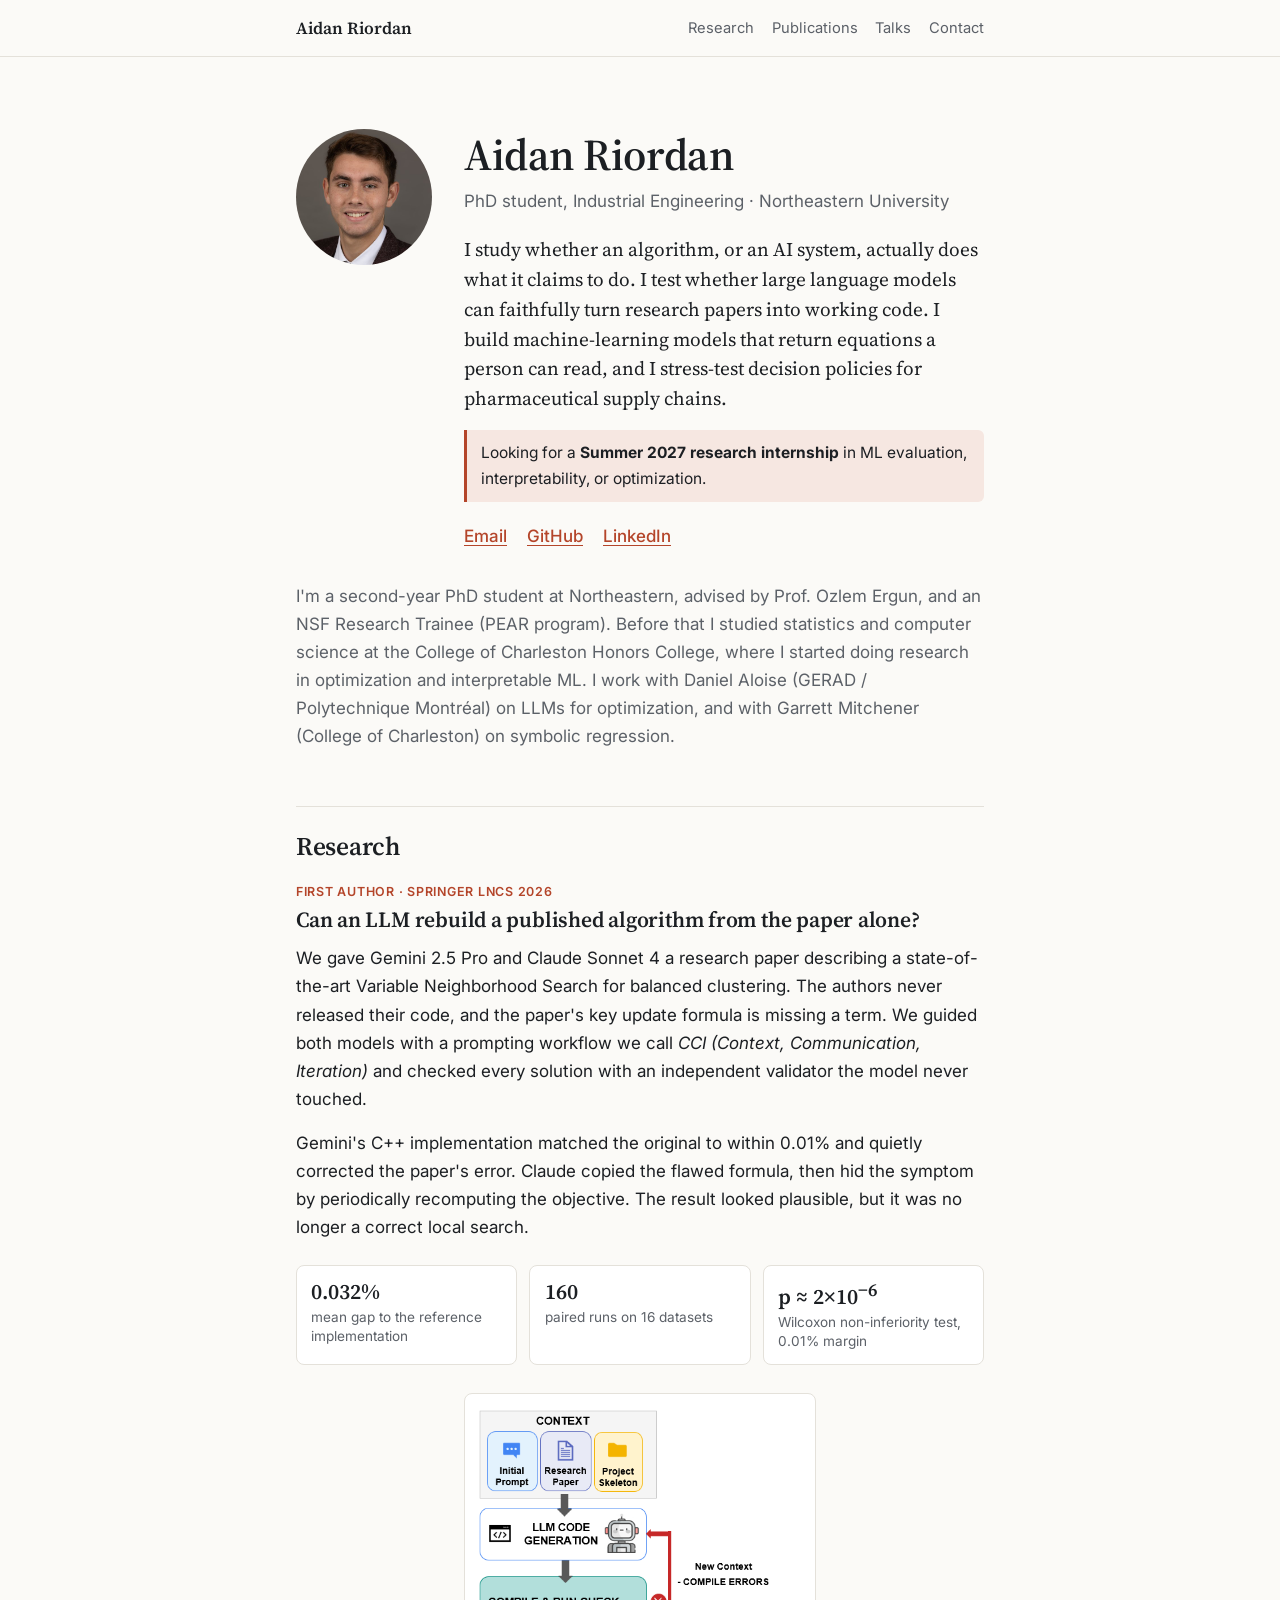
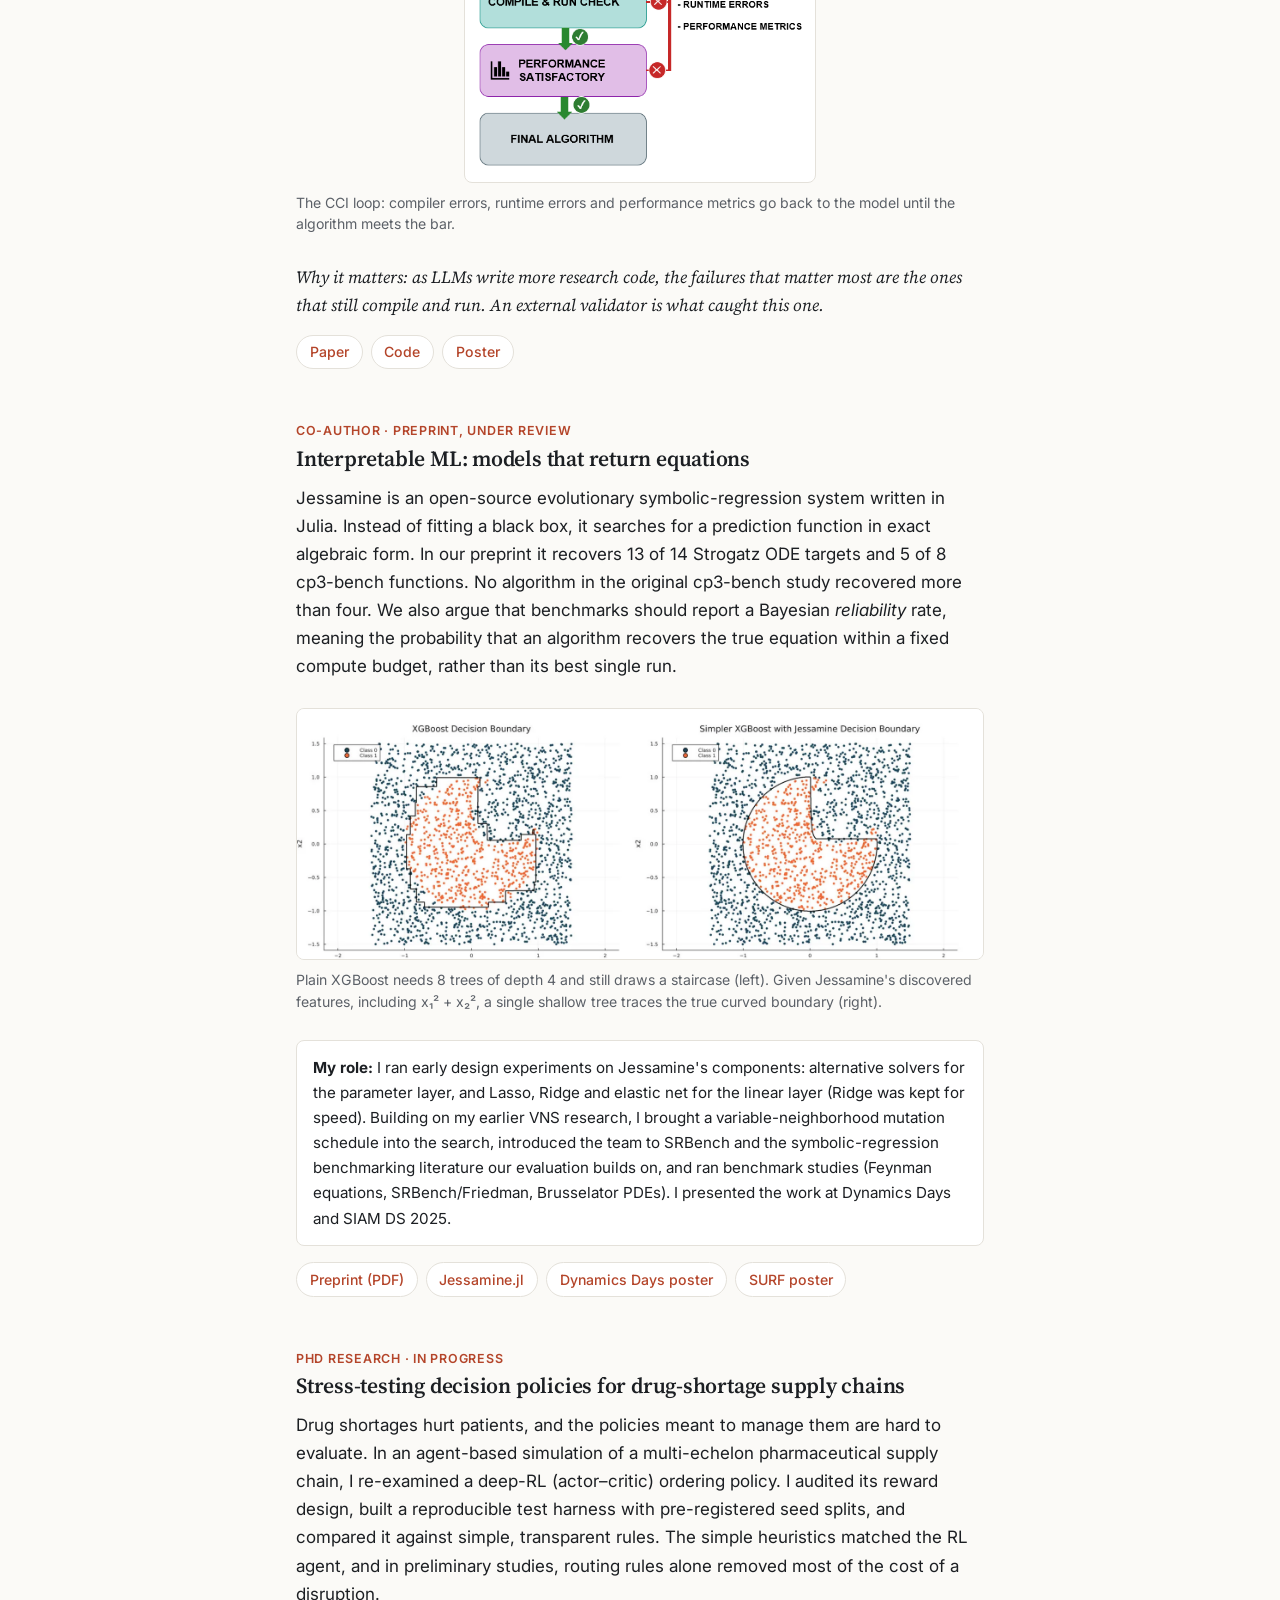
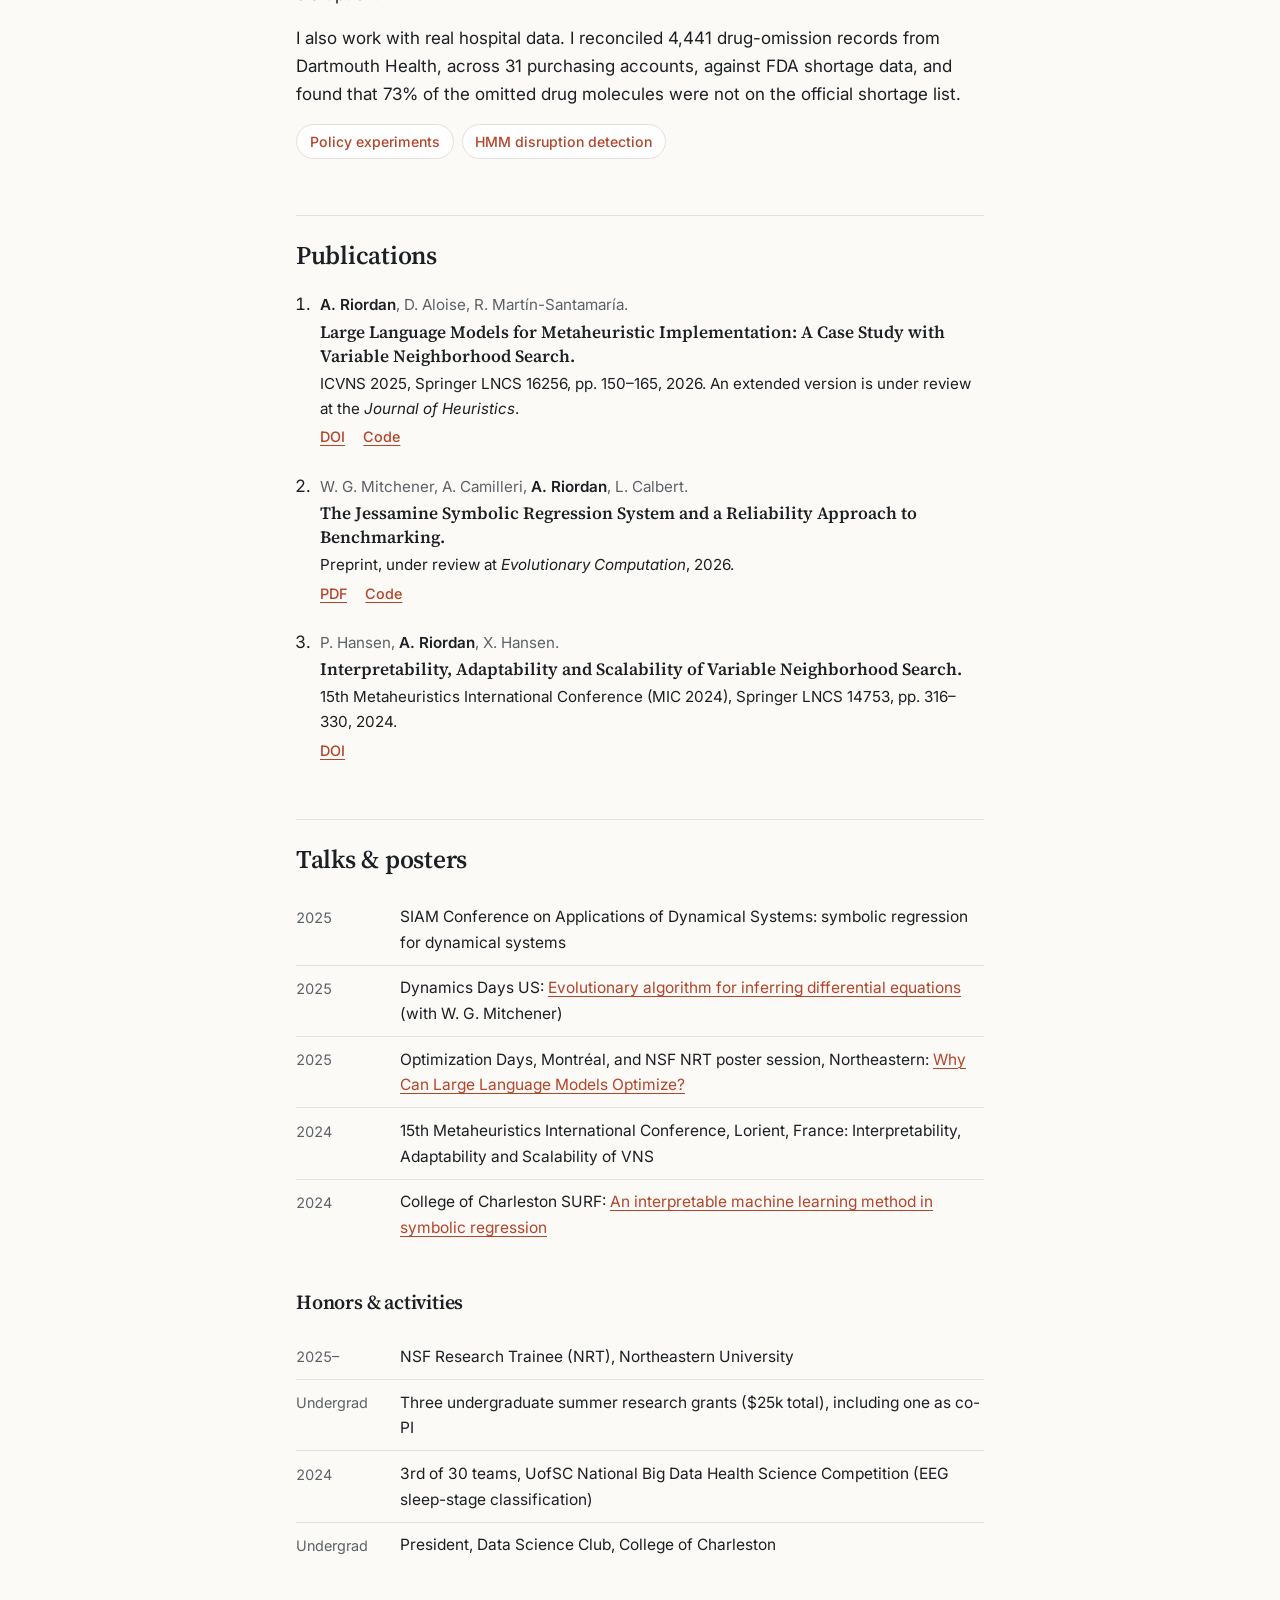
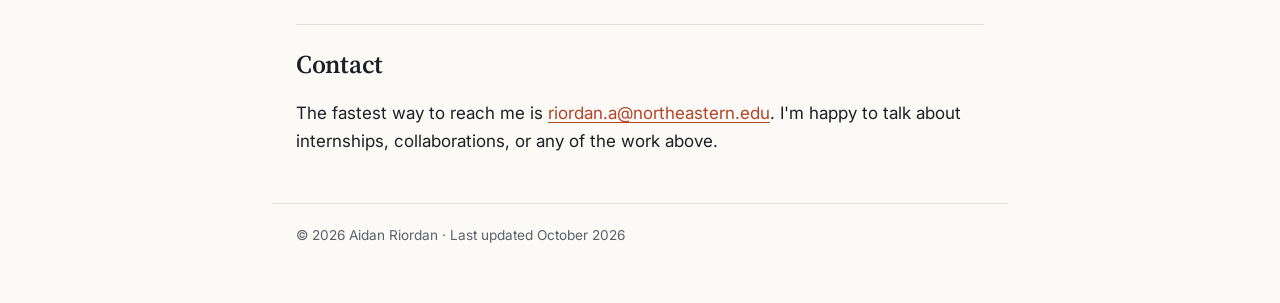
==== index.html @ c98e5b6d "Personal website: research, publications, talks Co-Authored-By: Claude Opus 5.5 <noreply@anthropic.c" ====
<!doctype html>
<html lang="en">
<head>
  <meta charset="utf-8">
  <meta name="viewport" content="width=device-width, initial-scale=1">
  <title>Aidan Riordan</title>
  <meta name="description" content="Aidan Riordan, PhD student at Northeastern University. LLM evaluation, interpretable machine learning, and optimization.">
  <meta property="og:title" content="Aidan Riordan">
  <meta property="og:description" content="PhD student at Northeastern. Does an algorithm, or an AI system, actually do what it claims to?">
  <meta property="og:type" content="website">
  <meta property="og:url" content="https://riordanaa.github.io/">
  <link rel="icon" href="assets/img/favicon.svg" type="image/svg+xml">
  <link rel="preconnect" href="https://fonts.googleapis.com">
  <link rel="preconnect" href="https://fonts.gstatic.com" crossorigin>
  <link href="https://fonts.googleapis.com/css2?family=Inter:wght@400;500;600&family=Source+Serif+4:opsz,wght@8..60,400;8..60,600&display=swap" rel="stylesheet">
  <link rel="stylesheet" href="style.css">
</head>
<body>
  <a class="skip" href="#main">Skip to content</a>

  <header class="topbar">
    <nav class="wrap nav" aria-label="Sections">
      <a class="brand" href="#top">Aidan Riordan</a>
      <ul>
        <li><a href="#research">Research</a></li>
        <li><a href="#publications">Publications</a></li>
        <li><a href="#talks">Talks</a></li>
        <li><a href="#contact">Contact</a></li>
      </ul>
    </nav>
  </header>

  <main id="main">
    <section class="wrap hero" id="top">
      <div class="portrait">
        <img src="assets/img/aidan.jpg" width="480" height="480" alt="Portrait of Aidan Riordan">
      </div>
      <div class="hero-text">
        <h1>Aidan Riordan</h1>
        <p class="role">PhD student, Industrial Engineering &middot; Northeastern University</p>
        <p class="lead">
          I study whether an algorithm, or an AI system, actually does what it claims to do. I test whether
          large language models can faithfully turn research papers into working code. I build machine-learning
          models that return equations a person can read, and I stress-test decision policies for pharmaceutical
          supply chains.
        </p>
        <p class="seeking">Looking for a <strong>Summer 2027 research internship</strong> in ML evaluation,
          interpretability, or optimization.</p>
        <ul class="links">
          <li><a href="mailto:riordan.a@northeastern.edu">Email</a></li>
          <li><a href="https://github.com/riordanaa">GitHub</a></li>
          <li><a href="https://www.linkedin.com/in/aidan-riordan">LinkedIn</a></li>
        </ul>
      </div>
    </section>

    <section class="wrap about">
      <p>
        I'm a second-year PhD student at Northeastern, advised by Prof. Ozlem Ergun, and an NSF Research
        Trainee (PEAR program). Before that I studied statistics and computer science at the College of Charleston
        Honors College, where I started doing research in optimization and interpretable ML. I work with Daniel Aloise
        (GERAD / Polytechnique Montr&eacute;al) on LLMs for optimization, and with Garrett Mitchener (College of
        Charleston) on symbolic regression.
      </p>
    </section>

    <section class="wrap" id="research">
      <h2>Research</h2>

      <article class="project">
        <p class="kicker">First author &middot; Springer LNCS 2026</p>
        <h3>Can an LLM rebuild a published algorithm from the paper alone?</h3>
        <p>
          We gave Gemini 2.5 Pro and Claude Sonnet 4 a research paper describing a state-of-the-art Variable
          Neighborhood Search for balanced clustering. The authors never released their code, and the paper's
          key update formula is missing a term. We guided both models with a prompting workflow we call
          <em>CCI (Context, Communication, Iteration)</em> and checked every solution with an independent
          validator the model never touched.
        </p>
        <p>
          Gemini's C++ implementation matched the original to within 0.01% and quietly corrected the paper's
          error. Claude copied the flawed formula, then hid the symptom by periodically recomputing the
          objective. The result looked plausible, but it was no longer a correct local search.
        </p>
        <dl class="stats">
          <div><dt>0.032%</dt><dd>mean gap to the reference implementation</dd></div>
          <div><dt>160</dt><dd>paired runs on 16 datasets</dd></div>
          <div><dt>p&nbsp;&asymp;&nbsp;2&times;10<sup>&minus;6</sup></dt><dd>Wilcoxon non-inferiority test, 0.01% margin</dd></div>
        </dl>
        <figure class="fig-narrow">
          <img src="assets/img/cci-workflow.png" width="500" height="540" loading="lazy"
               alt="Flowchart of the CCI workflow: context (prompt, paper, project skeleton) goes to LLM code generation, then a compile-and-run check and a performance check; failures loop back to the LLM as new context.">
          <figcaption>The CCI loop: compiler errors, runtime errors and performance metrics go back to the model until the algorithm meets the bar.</figcaption>
        </figure>
        <p class="why">
          Why it matters: as LLMs write more research code, the failures that matter most are the ones that
          still compile and run. An external validator is what caught this one.
        </p>
        <ul class="pills">
          <li><a href="https://doi.org/10.1007/978-3-032-19582-1_11">Paper</a></li>
          <li><a href="https://github.com/riordanaa/LIMA-BVNS-Balanced-Sum-Square-Clustering---LLM-Implemented-VNS-LS">Code</a></li>
          <li><a href="assets/pdf/2025-optimization-days-llm-metaheuristic-poster.pdf">Poster</a></li>
        </ul>
      </article>

      <article class="project">
        <p class="kicker">Co-author &middot; Preprint, under review</p>
        <h3>Interpretable ML: models that return equations</h3>
        <p>
          Jessamine is an open-source evolutionary symbolic-regression system written in Julia. Instead of fitting a black
          box, it searches for a prediction function in exact algebraic form. In our preprint it recovers 13 of 14
          Strogatz ODE targets and 5 of 8 cp3-bench functions. No algorithm in the original cp3-bench study recovered
          more than four. We also argue that benchmarks should report a Bayesian <em>reliability</em> rate, meaning
          the probability that an algorithm recovers the true equation within a fixed compute budget, rather than
          its best single run.
        </p>
        <figure>
          <img src="assets/img/xgboost-vs-jessamine.webp" width="1600" height="582" loading="lazy"
               alt="Two decision-boundary plots. Left: plain XGBoost draws a jagged, staircase-shaped boundary. Right: XGBoost on Jessamine features follows the true curved boundary, a circle with one quarter cut out.">
          <figcaption>Plain XGBoost needs 8 trees of depth 4 and still draws a staircase (left). Given Jessamine's discovered features, including x&#8321;&sup2;&nbsp;+&nbsp;x&#8322;&sup2;, a single shallow tree traces the true curved boundary (right).</figcaption>
        </figure>
        <p class="role-note">
          <strong>My role:</strong> I ran early design experiments on Jessamine's components: alternative
          solvers for the parameter layer, and Lasso, Ridge and elastic net for the linear layer (Ridge was
          kept for speed). Building on my earlier VNS research, I brought a variable-neighborhood mutation
          schedule into the search, introduced the team to SRBench and the symbolic-regression benchmarking
          literature our evaluation builds on, and ran benchmark studies (Feynman equations,
          SRBench/Friedman, Brusselator PDEs). I presented the work at Dynamics Days and SIAM DS 2025.
        </p>
        <ul class="pills">
          <li><a href="assets/pdf/jessamine-symbolic-regression-reliability-preprint.pdf">Preprint (PDF)</a></li>
          <li><a href="https://github.com/wgm-applied-math/Jessamine.jl">Jessamine.jl</a></li>
          <li><a href="assets/pdf/2025-dynamics-days-evolutionary-diffeq-poster.pdf">Dynamics Days poster</a></li>
          <li><a href="assets/pdf/2024-surf-interpretable-ml-jessamine-poster.pdf">SURF poster</a></li>
        </ul>
      </article>

      <article class="project">
        <p class="kicker">PhD research &middot; In progress</p>
        <h3>Stress-testing decision policies for drug-shortage supply chains</h3>
        <p>
          Drug shortages hurt patients, and the policies meant to manage them are hard to evaluate. In an
          agent-based simulation of a multi-echelon pharmaceutical supply chain, I re-examined a deep-RL
          (actor&ndash;critic) ordering policy. I audited its reward design, built a reproducible test harness
          with pre-registered seed splits, and compared it against simple, transparent rules. The simple
          heuristics matched the RL agent, and in preliminary studies, routing rules alone removed most of the
          cost of a disruption.
        </p>
        <p>
          I also work with real hospital data. I reconciled 4,441 drug-omission records from Dartmouth Health,
          across 31 purchasing accounts, against FDA shortage data, and found that 73% of the omitted drug
          molecules were not on the official shortage list.
        </p>
        <ul class="pills">
          <li><a href="https://github.com/riordanaa/PSC-Policy-Experiments">Policy experiments</a></li>
          <li><a href="https://github.com/riordanaa/supply-chain-hmm">HMM disruption detection</a></li>
        </ul>
      </article>
    </section>

    <section class="wrap" id="publications">
      <h2>Publications</h2>
      <ol class="pubs">
        <li>
          <span class="authors"><b>A. Riordan</b>, D. Aloise, R. Mart&iacute;n-Santamar&iacute;a.</span>
          <span class="title">Large Language Models for Metaheuristic Implementation: A Case Study with Variable Neighborhood Search.</span>
          <span class="venue">ICVNS 2025, Springer LNCS 16256, pp. 150&ndash;165, 2026. An extended version is under review at the <i>Journal of Heuristics</i>.</span>
          <span class="plinks"><a href="https://doi.org/10.1007/978-3-032-19582-1_11">DOI</a> <a href="https://github.com/riordanaa/LIMA-BVNS-Balanced-Sum-Square-Clustering---LLM-Implemented-VNS-LS">Code</a></span>
        </li>
        <li>
          <span class="authors">W. G. Mitchener, A. Camilleri, <b>A. Riordan</b>, L. Calbert.</span>
          <span class="title">The Jessamine Symbolic Regression System and a Reliability Approach to Benchmarking.</span>
          <span class="venue">Preprint, under review at <i>Evolutionary Computation</i>, 2026.</span>
          <span class="plinks"><a href="assets/pdf/jessamine-symbolic-regression-reliability-preprint.pdf">PDF</a> <a href="https://github.com/wgm-applied-math/Jessamine.jl">Code</a></span>
        </li>
        <li>
          <span class="authors">P. Hansen, <b>A. Riordan</b>, X. Hansen.</span>
          <span class="title">Interpretability, Adaptability and Scalability of Variable Neighborhood Search.</span>
          <span class="venue">15th Metaheuristics International Conference (MIC 2024), Springer LNCS 14753, pp. 316&ndash;330, 2024.</span>
          <span class="plinks"><a href="https://doi.org/10.1007/978-3-031-62912-9_30">DOI</a></span>
        </li>
      </ol>
    </section>

    <section class="wrap" id="talks">
      <h2>Talks &amp; posters</h2>
      <ul class="timeline">
        <li><span class="yr">2025</span><span>SIAM Conference on Applications of Dynamical Systems: symbolic regression for dynamical systems</span></li>
        <li><span class="yr">2025</span><span>Dynamics Days US: <a href="assets/pdf/2025-dynamics-days-evolutionary-diffeq-poster.pdf">Evolutionary algorithm for inferring differential equations</a> (with W. G. Mitchener)</span></li>
        <li><span class="yr">2025</span><span>Optimization Days, Montr&eacute;al, and NSF NRT poster session, Northeastern: <a href="assets/pdf/2025-optimization-days-llm-metaheuristic-poster.pdf">Why Can Large Language Models Optimize?</a></span></li>
        <li><span class="yr">2024</span><span>15th Metaheuristics International Conference, Lorient, France: Interpretability, Adaptability and Scalability of VNS</span></li>
        <li><span class="yr">2024</span><span>College of Charleston SURF: <a href="assets/pdf/2024-surf-interpretable-ml-jessamine-poster.pdf">An interpretable machine learning method in symbolic regression</a></span></li>
      </ul>

      <h2 class="h2-sub">Honors &amp; activities</h2>
      <ul class="timeline">
        <li><span class="yr">2025&ndash;</span><span>NSF Research Trainee (NRT), Northeastern University</span></li>
        <li><span class="yr">Undergrad</span><span>Three undergraduate summer research grants ($25k total), including one as co-PI</span></li>
        <li><span class="yr">2024</span><span>3rd of 30 teams, UofSC National Big Data Health Science Competition (EEG sleep-stage classification)</span></li>
        <li><span class="yr">Undergrad</span><span>President, Data Science Club, College of Charleston</span></li>
      </ul>
    </section>

    <section class="wrap contact" id="contact">
      <h2>Contact</h2>
      <p>The fastest way to reach me is <a href="mailto:riordan.a@northeastern.edu">riordan.a@northeastern.edu</a>.
        I'm happy to talk about internships, collaborations, or any of the work above.</p>
    </section>
  </main>

  <footer class="wrap footer">
    <p>&copy; 2026 Aidan Riordan &middot; Last updated October 2026</p>
  </footer>
</body>
</html>
---- style.css ----
/* Tokens ----------------------------------------------------------------- */
:root {
  --bg: #fbfaf7;
  --surface: #ffffff;
  --ink: #1c1f23;
  --muted: #5c6168;
  --line: #e4e1da;
  --accent: #b4452a;
  --accent-soft: #f6e7e1;
  --serif: "Source Serif 4", Georgia, "Times New Roman", serif;
  --sans: "Inter", system-ui, -apple-system, "Segoe UI", Roboto, sans-serif;
  --measure: 46rem;
  color-scheme: light;
}

@media (prefers-color-scheme: dark) {
  :root:not([data-theme="light"]) {
    --bg: #131518;
    --surface: #1b1e22;
    --ink: #e8e5de;
    --muted: #a3a7ad;
    --line: #2c3036;
    --accent: #e8836a;
    --accent-soft: #2e211d;
    color-scheme: dark;
  }
}
:root[data-theme="dark"] {
  --bg: #131518;
  --surface: #1b1e22;
  --ink: #e8e5de;
  --muted: #a3a7ad;
  --line: #2c3036;
  --accent: #e8836a;
  --accent-soft: #2e211d;
  color-scheme: dark;
}

/* Base ------------------------------------------------------------------- */
*, *::before, *::after { box-sizing: border-box; }
html { scroll-behavior: smooth; scroll-padding-top: 4.5rem; }
body {
  margin: 0;
  background: var(--bg);
  color: var(--ink);
  font: 400 1.0625rem/1.65 var(--sans);
  -webkit-font-smoothing: antialiased;
}
img { max-width: 100%; height: auto; display: block; }
a { color: var(--accent); text-decoration-thickness: 1px; text-underline-offset: 3px; }
a:hover { text-decoration-thickness: 2px; }
:focus-visible { outline: 2px solid var(--accent); outline-offset: 3px; border-radius: 3px; }

.wrap { max-width: var(--measure); margin: 0 auto; padding: 0 1rem; }
@media (min-width: 40rem) { .wrap { padding: 0 1.5rem; } }

.skip { position: absolute; left: -999px; }
.skip:focus { left: 1rem; top: 1rem; background: var(--surface); padding: .5rem .75rem; z-index: 10; }

h1, h2, h3 { font-family: var(--serif); font-weight: 600; line-height: 1.2; letter-spacing: -0.01em; }
h2 {
  font-size: 1.6rem;
  margin: 3.5rem 0 1.25rem;
  padding-top: 1.5rem;
  border-top: 1px solid var(--line);
}
.h2-sub { font-size: 1.25rem; border-top: 0; padding-top: 0; margin-top: 2.5rem; }
h3 { font-size: 1.35rem; margin: .25rem 0 .75rem; }
p { margin: 0 0 1rem; }

/* Nav -------------------------------------------------------------------- */
.topbar {
  position: sticky; top: 0; z-index: 5;
  background: color-mix(in srgb, var(--bg) 88%, transparent);
  backdrop-filter: saturate(1.4) blur(8px);
  border-bottom: 1px solid var(--line);
}
.nav { display: flex; align-items: center; justify-content: space-between; gap: 1rem; height: 3.5rem; }
.brand { font-family: var(--serif); font-weight: 600; color: var(--ink); text-decoration: none; white-space: nowrap; }
.nav ul { display: flex; gap: 1.1rem; list-style: none; margin: 0; padding: 0; font-size: .92rem; }
.nav ul a { color: var(--muted); text-decoration: none; }
.nav ul a:hover { color: var(--ink); }
@media (max-width: 30rem) {
  .brand { display: none; }
  .nav { justify-content: center; }
}

/* Hero ------------------------------------------------------------------- */
.hero { display: grid; gap: 1.5rem; padding-top: 3rem; }
@media (min-width: 40rem) { .hero { grid-template-columns: 8.5rem 1fr; gap: 2rem; padding-top: 4.5rem; } }
.portrait {
  width: 8.5rem; height: 8.5rem; border-radius: 50%;
  background: var(--accent-soft); color: var(--accent);
  display: grid; place-items: center; overflow: hidden;
  font: 600 2.4rem/1 var(--serif);
}
.portrait img { width: 100%; height: 100%; object-fit: cover; }
.hero h1 { font-size: clamp(2.1rem, 6vw, 2.75rem); margin: 0; }
.role { color: var(--muted); margin: .35rem 0 1.25rem; }
.lead { font-family: var(--serif); font-size: 1.2rem; line-height: 1.55; }
.seeking {
  background: var(--accent-soft);
  border-left: 3px solid var(--accent);
  padding: .65rem .9rem; border-radius: 0 6px 6px 0;
  font-size: .97rem;
}
.links { display: flex; flex-wrap: wrap; gap: .5rem 1.25rem; list-style: none; padding: 0; margin: 1.25rem 0 0; font-weight: 500; }

.about { margin-top: 2rem; color: var(--muted); }

/* Projects --------------------------------------------------------------- */
.project { margin-bottom: 3.25rem; }
.kicker {
  font-size: .78rem; font-weight: 600; letter-spacing: .06em; text-transform: uppercase;
  color: var(--accent); margin: 0;
}
.stats {
  display: grid; grid-template-columns: repeat(auto-fit, minmax(10.5rem, 1fr));
  gap: .75rem; margin: 1.5rem 0;
}
.stats div { background: var(--surface); border: 1px solid var(--line); border-radius: 8px; padding: .8rem .9rem; }
.stats dt { font: 600 1.35rem/1.2 var(--serif); }
.stats dd { margin: .2rem 0 0; font-size: .85rem; color: var(--muted); line-height: 1.4; }

figure { margin: 1.75rem 0; }
figure img { border: 1px solid var(--line); border-radius: 8px; background: #fff; }
.fig-narrow img { max-width: 22rem; margin: 0 auto; padding: .75rem; }
figcaption { font-size: .88rem; color: var(--muted); margin-top: .6rem; line-height: 1.5; }

.why { font-family: var(--serif); font-style: italic; }
.role-note {
  font-size: .95rem; background: var(--surface);
  border: 1px solid var(--line); border-radius: 8px; padding: .9rem 1rem;
}
.pills { display: flex; flex-wrap: wrap; gap: .5rem; list-style: none; padding: 0; margin: 1rem 0 0; }
.pills a {
  display: inline-block; font-size: .88rem; font-weight: 500; text-decoration: none;
  border: 1px solid var(--line); border-radius: 999px; padding: .3rem .8rem; background: var(--surface);
}
.pills a:hover { border-color: var(--accent); }

/* Publications ----------------------------------------------------------- */
.pubs { padding-left: 1.25rem; margin: 0; }
.pubs li { margin-bottom: 1.4rem; padding-left: .25rem; }
.pubs span { display: block; }
.pubs .authors { color: var(--muted); font-size: .95rem; }
.pubs .authors b { color: var(--ink); font-weight: 600; }
.pubs .title { font-family: var(--serif); font-weight: 600; font-size: 1.08rem; line-height: 1.4; margin: .15rem 0; }
.pubs .venue { font-size: .95rem; }
.plinks { margin-top: .3rem; font-size: .9rem; font-weight: 500; }
.plinks a { margin-right: .9rem; }

/* Timeline --------------------------------------------------------------- */
.timeline { list-style: none; padding: 0; margin: 0; }
.timeline li {
  display: grid; grid-template-columns: 5.5rem 1fr; gap: 1rem;
  padding: .6rem 0; border-bottom: 1px solid var(--line); font-size: .97rem;
}
.timeline li:last-child { border-bottom: 0; }
.yr { color: var(--muted); font-variant-numeric: tabular-nums; font-size: .9rem; padding-top: .1rem; }

/* Footer ----------------------------------------------------------------- */
.contact { margin-bottom: 3rem; }
.footer { border-top: 1px solid var(--line); padding-top: 1.25rem; padding-bottom: 2.5rem; color: var(--muted); font-size: .85rem; }
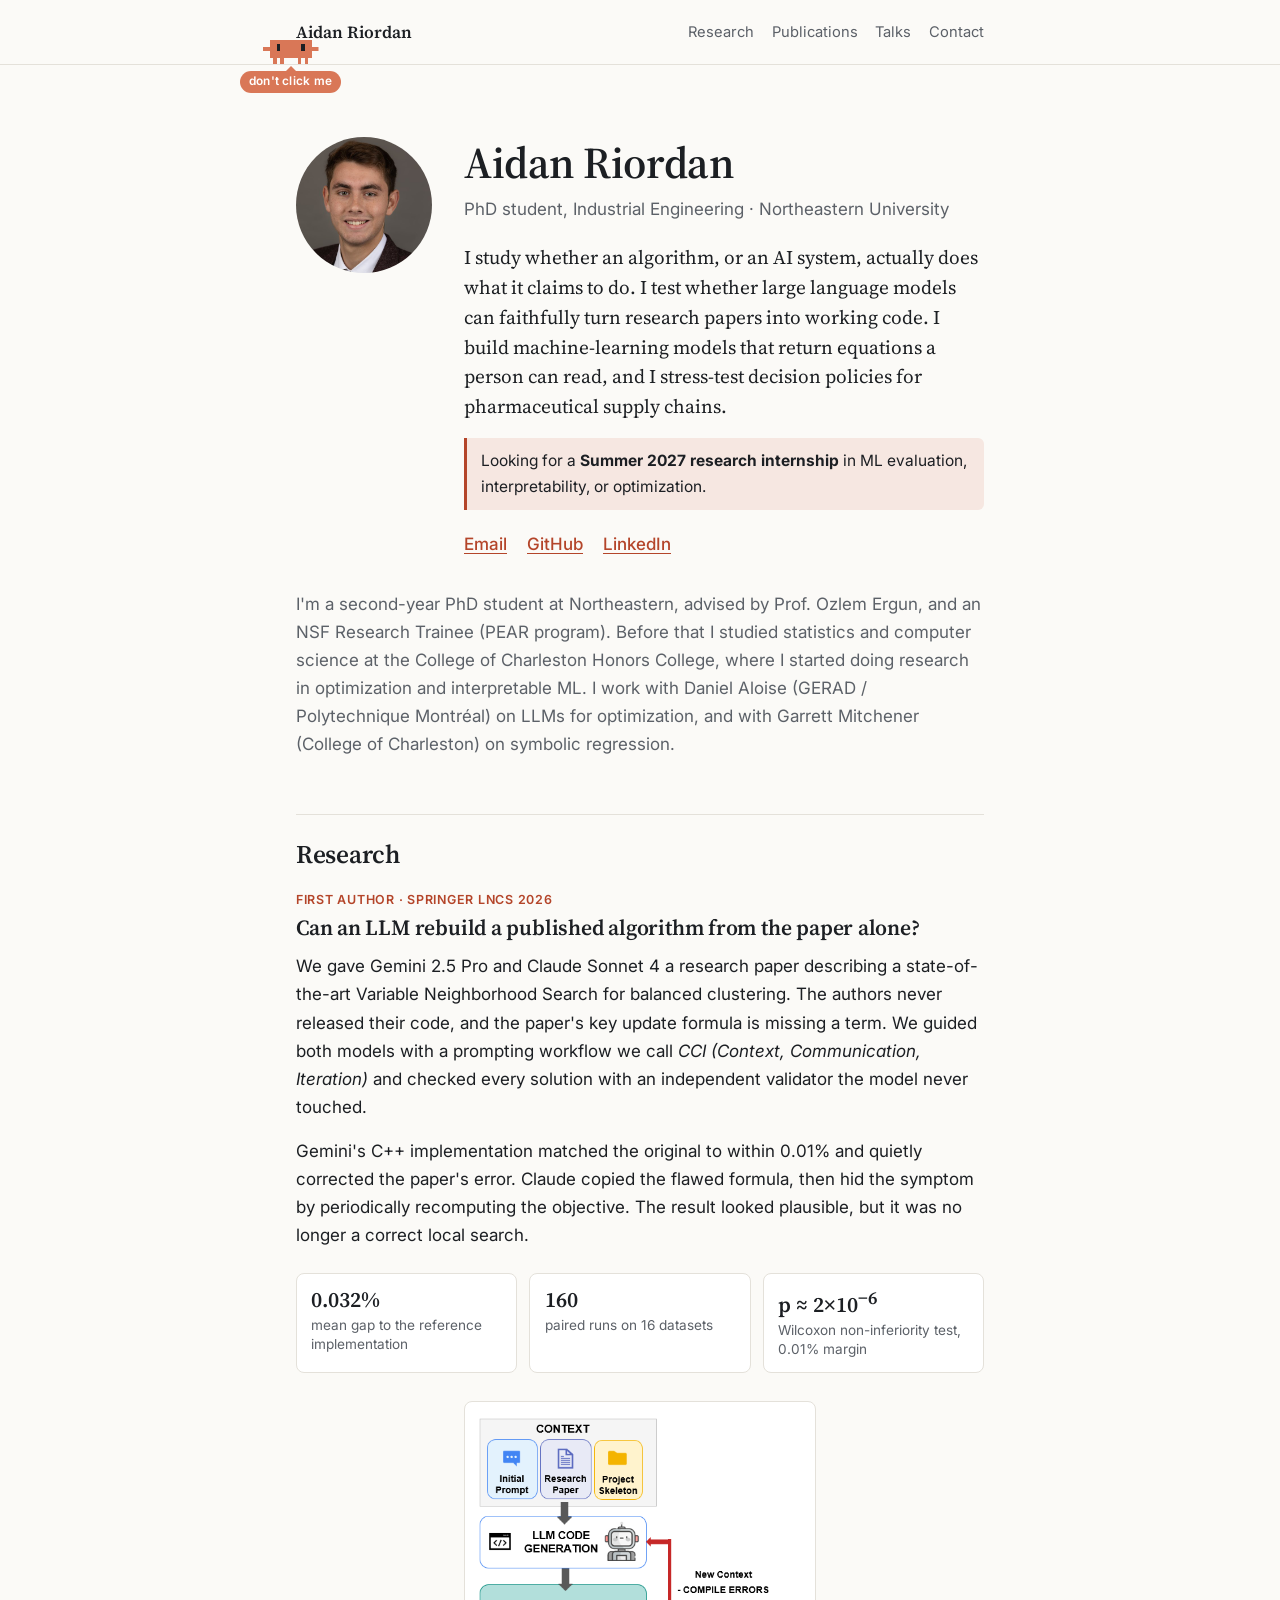
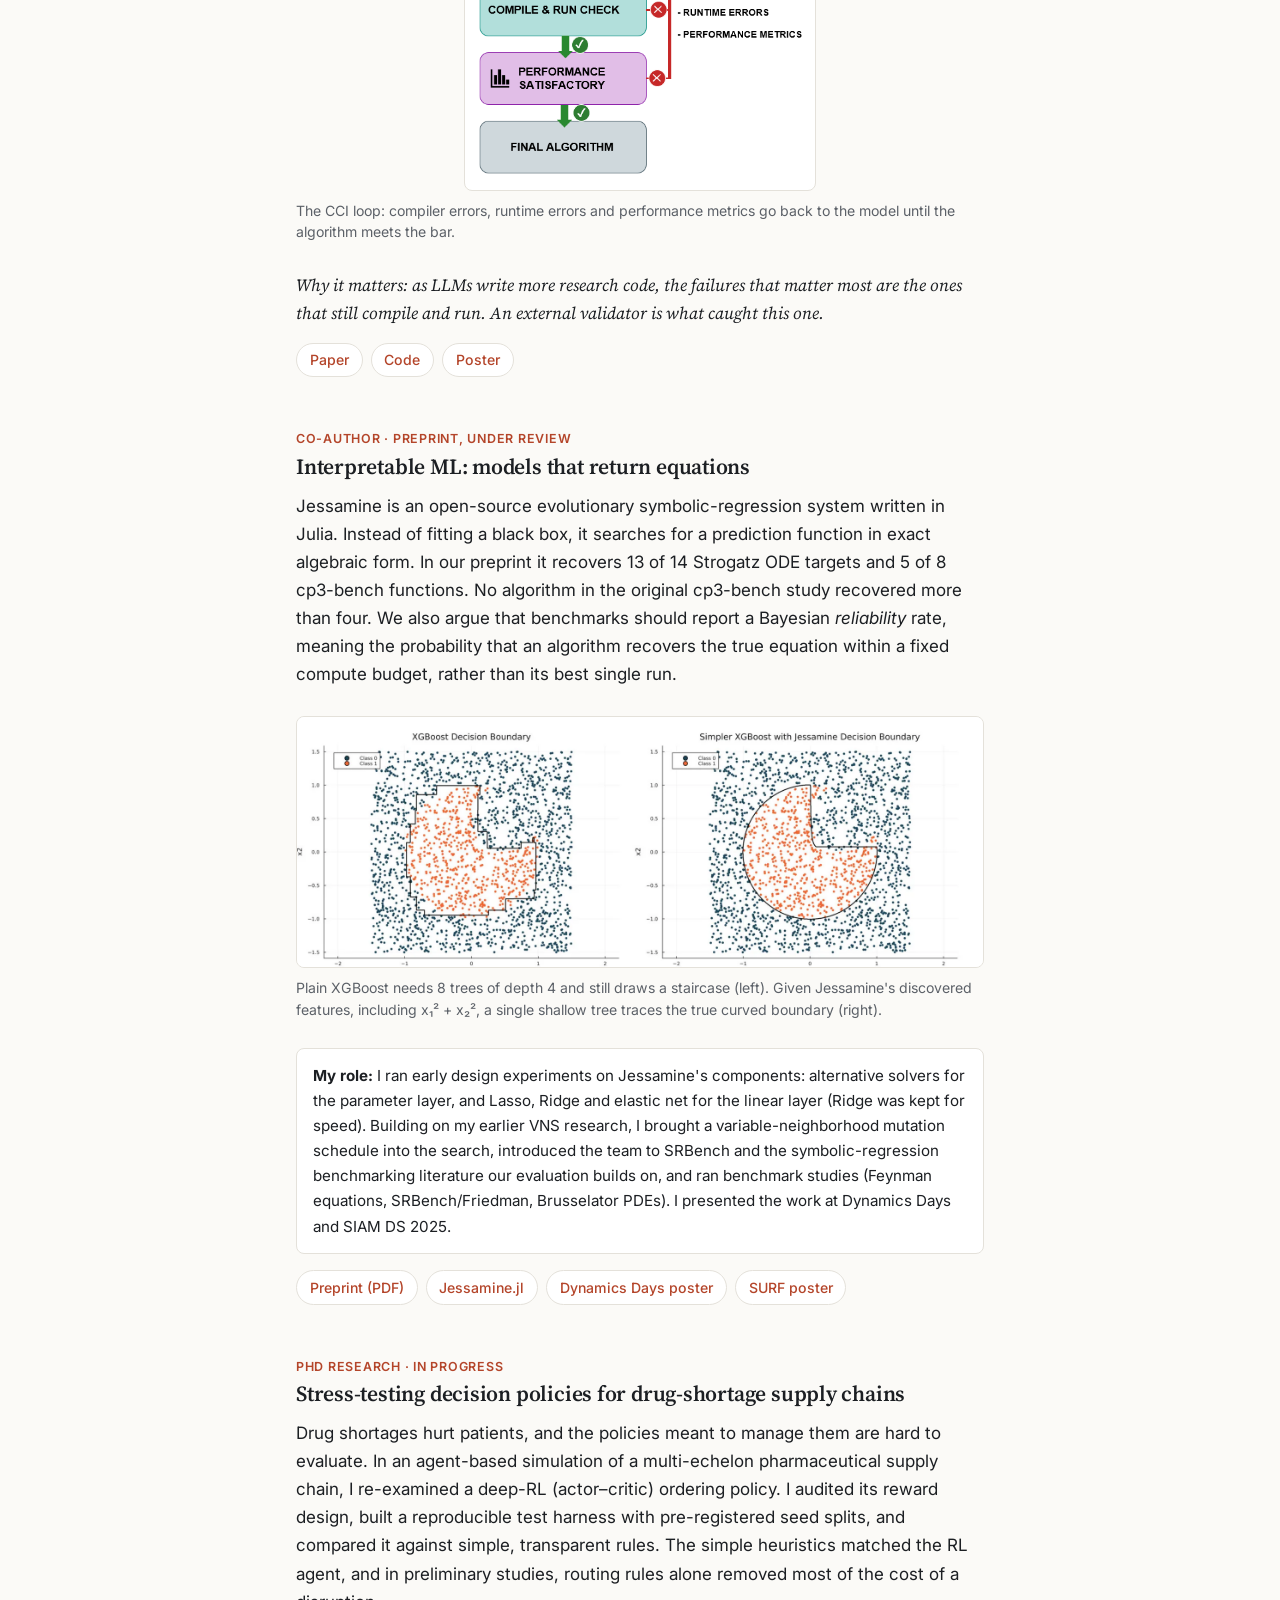
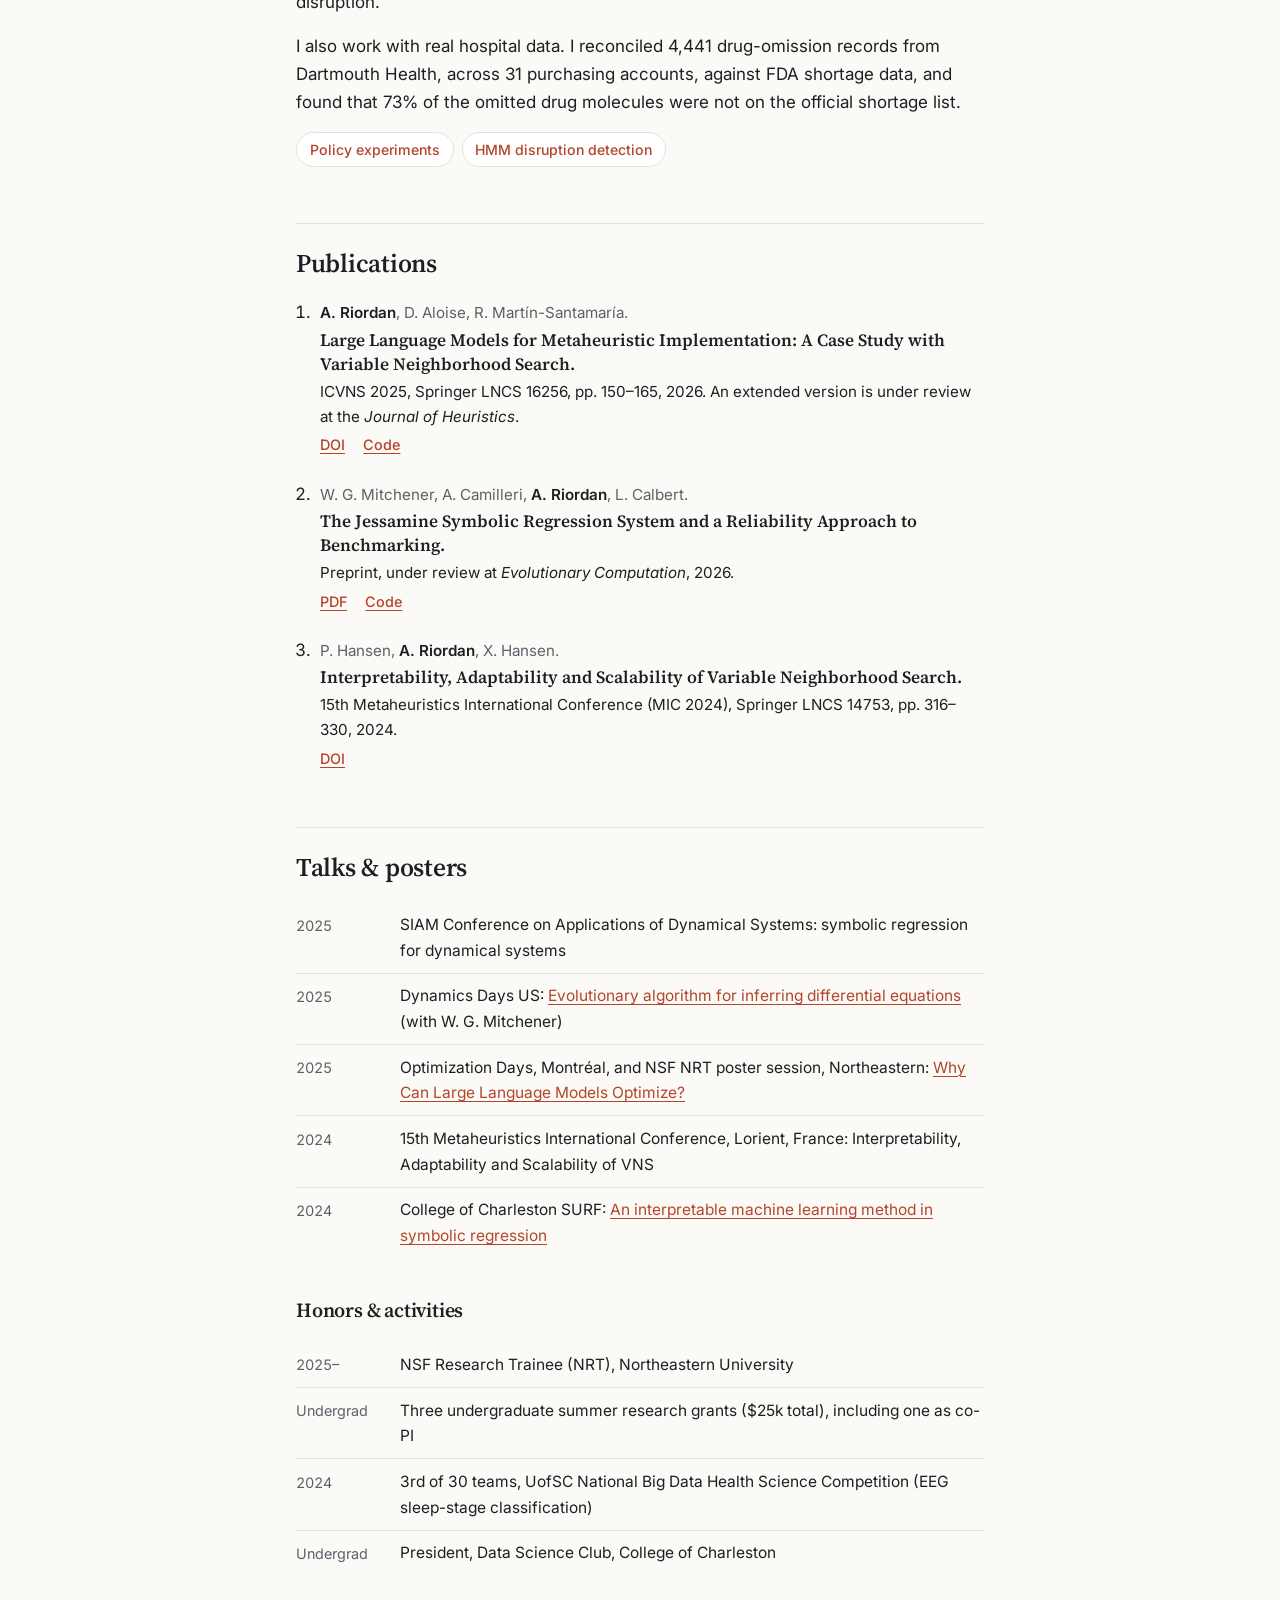
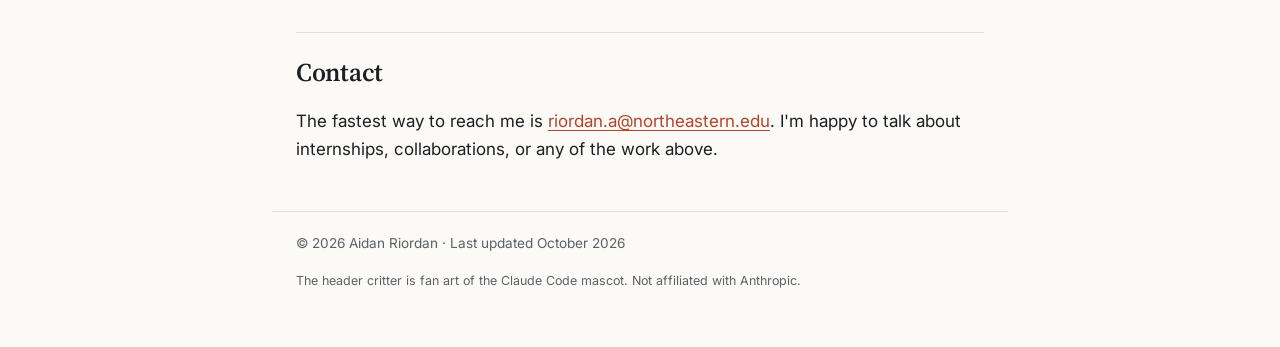
==== commit 873027c3: "Move the header critter onto the main site; /lab redirects home; update paper repo links Co-Authored" ====
--- a/index.html
+++ b/index.html
@@ -14,6 +14,7 @@
   <link rel="preconnect" href="https://fonts.gstatic.com" crossorigin>
   <link href="https://fonts.googleapis.com/css2?family=Inter:wght@400;500;600&family=Source+Serif+4:opsz,wght@8..60,400;8..60,600&display=swap" rel="stylesheet">
   <link rel="stylesheet" href="style.css">
+  <link rel="stylesheet" href="critter.css">
 </head>
 <body>
   <a class="skip" href="#main">Skip to content</a>
@@ -28,6 +29,11 @@
         <li><a href="#contact">Contact</a></li>
       </ul>
     </nav>
+    <div class="critter-lane">
+      <button id="critter" type="button" aria-label="Probe the model (click to inspect it)"></button>
+    </div>
+    <div id="critter-tag" aria-hidden="true">don't click me</div>
+    <div id="critter-pop" role="status" aria-live="polite" hidden></div>
   </header>
 
   <main id="main">
@@ -98,7 +104,7 @@
         </p>
         <ul class="pills">
           <li><a href="https://doi.org/10.1007/978-3-032-19582-1_11">Paper</a></li>
-          <li><a href="https://github.com/riordanaa/LIMA-BVNS-Balanced-Sum-Square-Clustering---LLM-Implemented-VNS-LS">Code</a></li>
+          <li><a href="https://github.com/riordanaa/llm-metaheuristic-replication">Code</a></li>
           <li><a href="assets/pdf/2025-optimization-days-llm-metaheuristic-poster.pdf">Poster</a></li>
         </ul>
       </article>
@@ -165,7 +171,7 @@
           <span class="authors"><b>A. Riordan</b>, D. Aloise, R. Mart&iacute;n-Santamar&iacute;a.</span>
           <span class="title">Large Language Models for Metaheuristic Implementation: A Case Study with Variable Neighborhood Search.</span>
           <span class="venue">ICVNS 2025, Springer LNCS 16256, pp. 150&ndash;165, 2026. An extended version is under review at the <i>Journal of Heuristics</i>.</span>
-          <span class="plinks"><a href="https://doi.org/10.1007/978-3-032-19582-1_11">DOI</a> <a href="https://github.com/riordanaa/LIMA-BVNS-Balanced-Sum-Square-Clustering---LLM-Implemented-VNS-LS">Code</a></span>
+          <span class="plinks"><a href="https://doi.org/10.1007/978-3-032-19582-1_11">DOI</a> <a href="https://github.com/riordanaa/llm-metaheuristic-replication">Code</a></span>
         </li>
         <li>
           <span class="authors">W. G. Mitchener, A. Camilleri, <b>A. Riordan</b>, L. Calbert.</span>
@@ -210,6 +216,8 @@
 
   <footer class="wrap footer">
     <p>&copy; 2026 Aidan Riordan &middot; Last updated October 2026</p>
+    <p class="fanart">The header critter is fan art of the Claude Code mascot. Not affiliated with Anthropic.</p>
   </footer>
+  <script src="critter.js" defer></script>
 </body>
 </html>
--- a/critter.css
+++ b/critter.css
@@ -0,0 +1,120 @@
+/* Lab version: header critter. Builds on ../style.css tokens. */
+:root { --critter: #d97757; --critter-eye: #1c1f23; --steel: #c9ced6; --hilt: #8a5a2b; }
+
+.nav { height: 4rem; }
+html { scroll-padding-top: 5rem; }
+
+.critter-lane {
+  position: absolute; left: 0; right: 0; bottom: 0;
+  height: 2.5rem; overflow: hidden; pointer-events: none;
+}
+#critter {
+  position: absolute; left: 0; bottom: 0;
+  padding: 0; border: 0; background: none; cursor: pointer;
+  pointer-events: auto; line-height: 0;
+  transition: bottom .35s ease;
+}
+#critter:focus-visible { outline: 2px solid var(--accent); outline-offset: 2px; }
+#critter .sprite { display: block; transition: transform .15s; }
+#critter:hover .sprite { transform: translateY(-2px); }
+.c-body { fill: var(--critter); }
+.c-eye { fill: var(--critter-eye); }
+.blink .c-eye { transform: translateY(1px) scaleY(.5); transform-box: fill-box; }
+
+.legs-b { display: none; }
+.walking.legs-alt .legs-a { display: none; }
+.walking.legs-alt .legs-b { display: inline; }
+
+#critter.hop .sprite { animation: hop .5s ease-out; }
+@keyframes hop { 30% { transform: translateY(-9px); } 60% { transform: translateY(0); } 80% { transform: translateY(-3px); } }
+
+/* Probe: x-ray look */
+#critter[data-mode="probe"] .c-body { fill: none; stroke: var(--critter); stroke-width: .18; }
+#critter[data-mode="probe"] { filter: drop-shadow(0 0 4px var(--critter)); }
+
+/* Hide: sink below the header line, eyes peeking */
+#critter[data-mode="hide"] { bottom: -14px; }
+
+/* Attack: draw sword, swing */
+#critter .sword {
+  position: absolute; right: -12px; bottom: 8px; display: none;
+  transform-origin: 50% 85%;
+}
+.s-blade { fill: var(--steel); } .s-guard { fill: var(--hilt); } .s-grip { fill: var(--hilt); }
+#critter[data-mode="attack"] .sword { display: block; animation: swing .3s ease-in-out infinite alternate; }
+#critter[data-mode="attack"] .c-eye { transform: scaleY(.5) translateY(1px); transform-box: fill-box; }
+@keyframes swing { from { transform: rotate(-35deg); } to { transform: rotate(75deg); } }
+
+/* "don't click me" tag under the header, pointing up at the critter */
+#critter-tag {
+  position: fixed; top: 4.45rem; z-index: 6;
+  font: 600 .74rem/1 var(--sans); letter-spacing: .02em; white-space: nowrap;
+  color: #fff; background: var(--critter);
+  padding: .32rem .55rem; border-radius: 99px;
+  pointer-events: none;
+  animation: bob 1.6s ease-in-out infinite;
+}
+#critter-tag::before {
+  content: ""; position: absolute; top: -5px; left: calc(var(--arrow, 50%) - 5px);
+  border: 5px solid transparent; border-top: 0; border-bottom-color: var(--critter);
+}
+#critter-tag[hidden] { display: none; }
+#critter-tag.warn { background: #b4452a; animation: bob 1.6s ease-in-out infinite, nag 2.4s ease-in-out infinite; }
+#critter-tag.warn::before { border-bottom-color: #b4452a; }
+@keyframes nag { 0%, 85%, 100% { rotate: 0deg; } 89% { rotate: -6deg; } 93% { rotate: 6deg; } 97% { rotate: -3deg; } }
+.pop-next {
+  margin-top: .55rem !important; padding-top: .5rem; border-top: 1px dashed var(--line);
+  font-size: .8rem; color: var(--muted);
+}
+.pop-next b { color: var(--critter); font-weight: 600; }
+@keyframes bob { 50% { transform: translateY(3px); } }
+
+/* Popover under the header */
+#critter-pop {
+  position: fixed; top: 4.6rem; z-index: 7; max-width: 17rem;
+  background: var(--surface); color: var(--ink);
+  border: 1px solid var(--line); border-radius: 10px;
+  box-shadow: 0 8px 24px rgba(0,0,0,.12);
+  padding: .7rem .85rem; font-size: .85rem; line-height: 1.45;
+}
+#critter-pop p { margin: 0 0 .35rem; }
+.pop-title { font-family: var(--serif); font-weight: 600; font-size: .98rem; }
+.pop-eq { font-family: ui-monospace, SFMono-Regular, Menlo, Consolas, monospace; font-size: .78rem; margin-top: .5rem !important; }
+.pop-note { color: var(--muted); font-size: .75rem; }
+.feat { display: grid; grid-template-columns: 4.6rem 1fr 2.4rem; align-items: center; gap: .5rem; margin: .2rem 0; }
+.feat span { color: var(--muted); font-size: .78rem; }
+.feat i { height: .45rem; border-radius: 99px; background: var(--line); position: relative; overflow: hidden; }
+.feat i::after { content: ""; position: absolute; inset: 0; width: calc(var(--v) * 100%); background: var(--critter); }
+.feat b { font-weight: 500; font-size: .78rem; text-align: right; font-variant-numeric: tabular-nums; }
+
+/* Broken screen */
+.cracks {
+  position: fixed; inset: 0; width: 100vw; height: 100vh; z-index: 40;
+  pointer-events: none; transition: opacity .9s ease;
+}
+.cracks.fade { opacity: 0; }
+.crack-shadow { fill: none; stroke: rgba(0,0,0,.55); stroke-width: 2.6; stroke-linejoin: bevel; }
+.crack-light { fill: none; stroke: rgba(255,255,255,.95); stroke-width: 1; stroke-linejoin: bevel; }
+.crack-burst { fill: rgba(255,255,255,.9); stroke: rgba(0,0,0,.45); stroke-width: 2; }
+.shard {
+  position: fixed; z-index: 41; pointer-events: none;
+  background: linear-gradient(135deg, rgba(255,255,255,.85), rgba(200,210,220,.35));
+  border: 1px solid rgba(0,0,0,.25);
+  clip-path: polygon(50% 0, 100% 70%, 20% 100%);
+  animation: fall 1.4s cubic-bezier(.4,0,1,1) forwards;
+}
+@keyframes fall {
+  to { transform: translate(var(--dx), 110vh) rotate(var(--rot)); opacity: .6; }
+}
+
+body.shake { animation: shake .45s; }
+@keyframes shake {
+  20% { transform: translate(-6px, 2px); } 40% { transform: translate(6px, -2px); }
+  60% { transform: translate(-4px, 1px); } 80% { transform: translate(3px, 1px); }
+}
+@media (prefers-reduced-motion: reduce) {
+  #critter { transition: none; }
+  #critter-tag { animation: none; }
+  #critter[data-mode="attack"] .sword { animation: none; transform: rotate(30deg); }
+}
+.fanart { font-size: .78rem; }
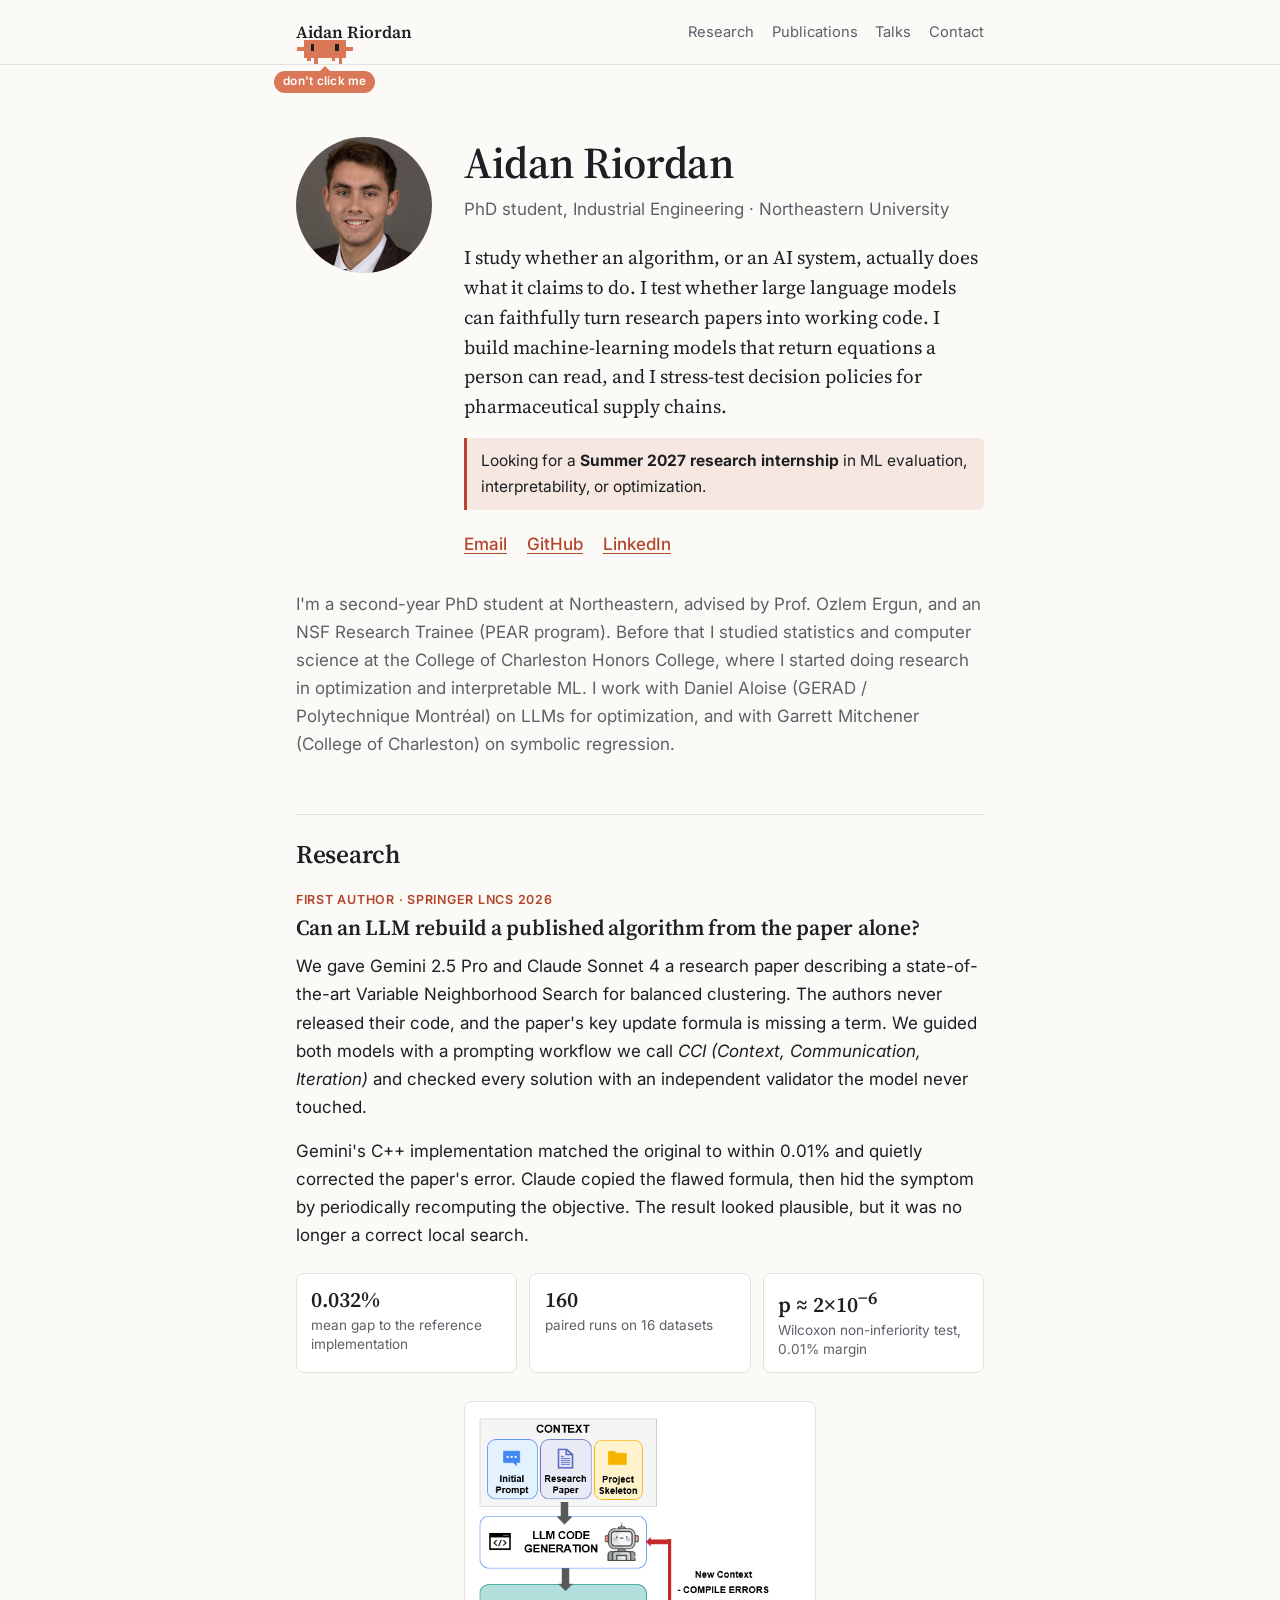
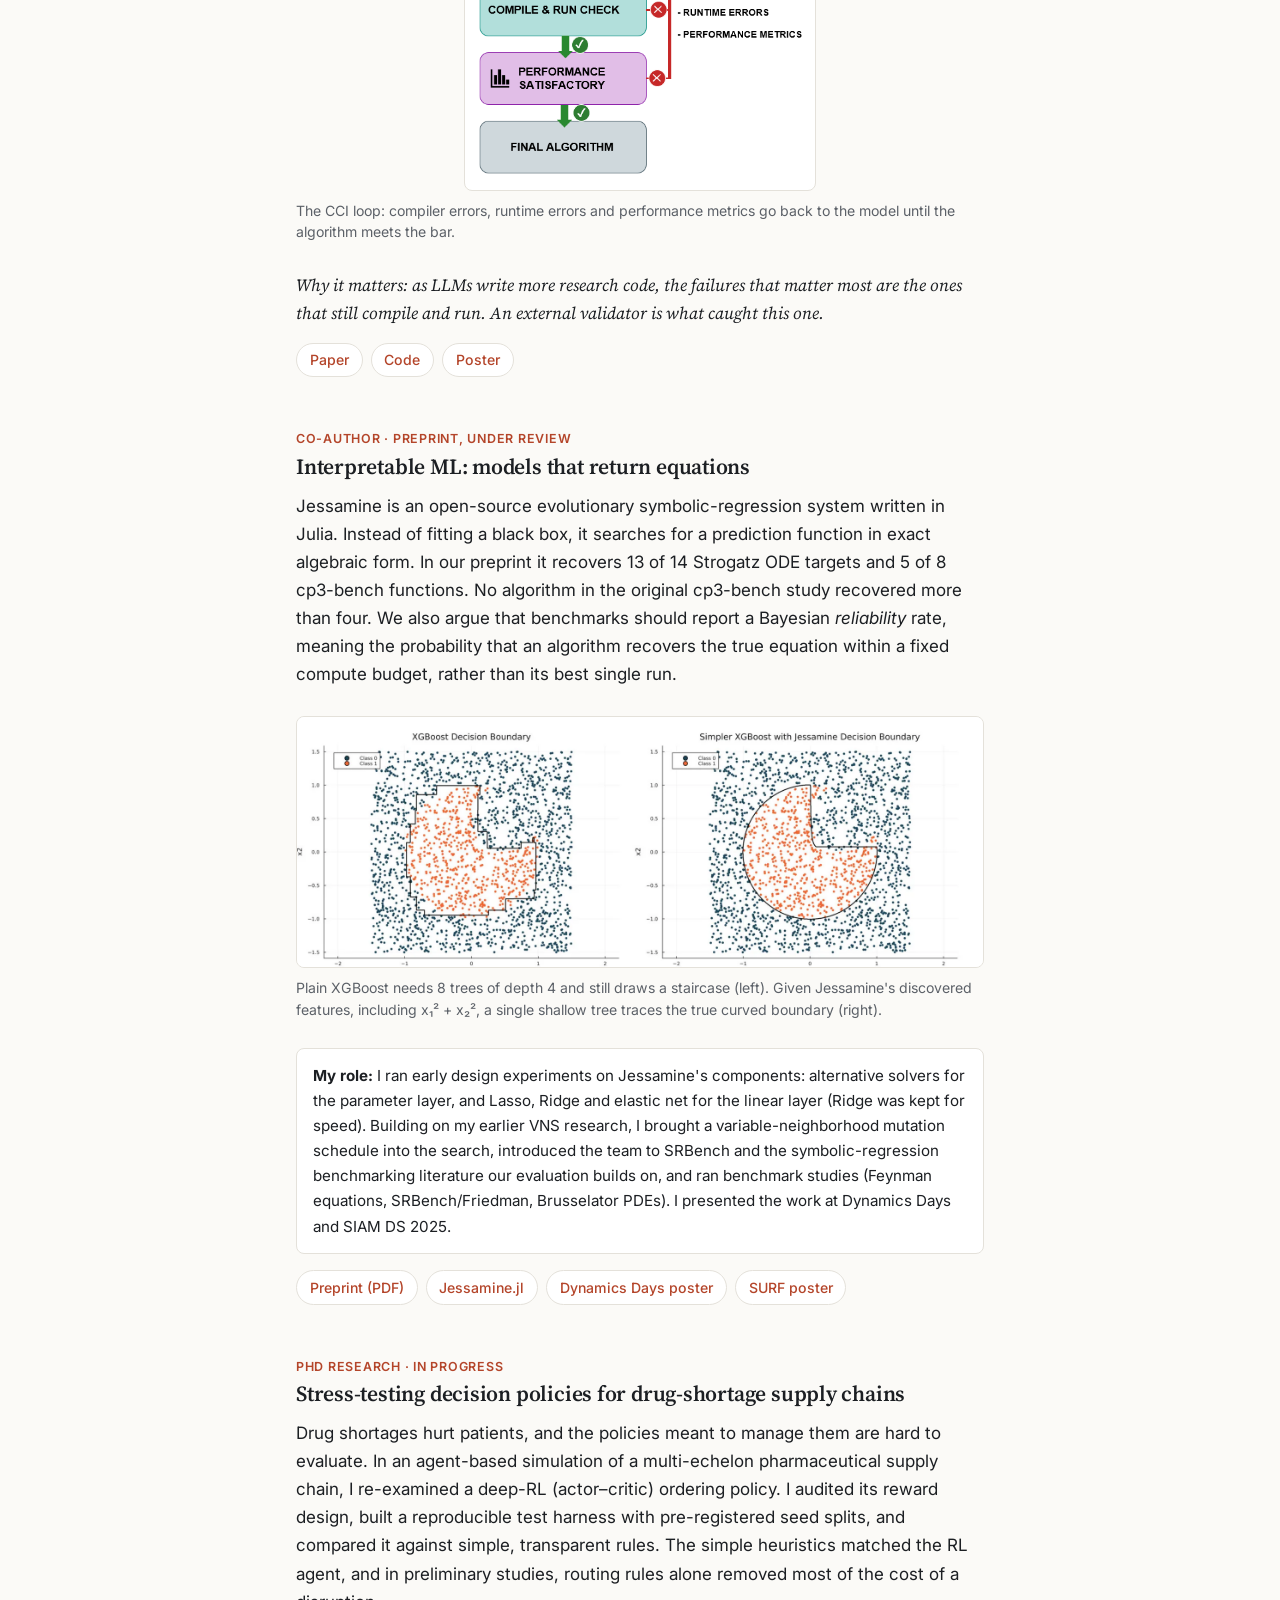
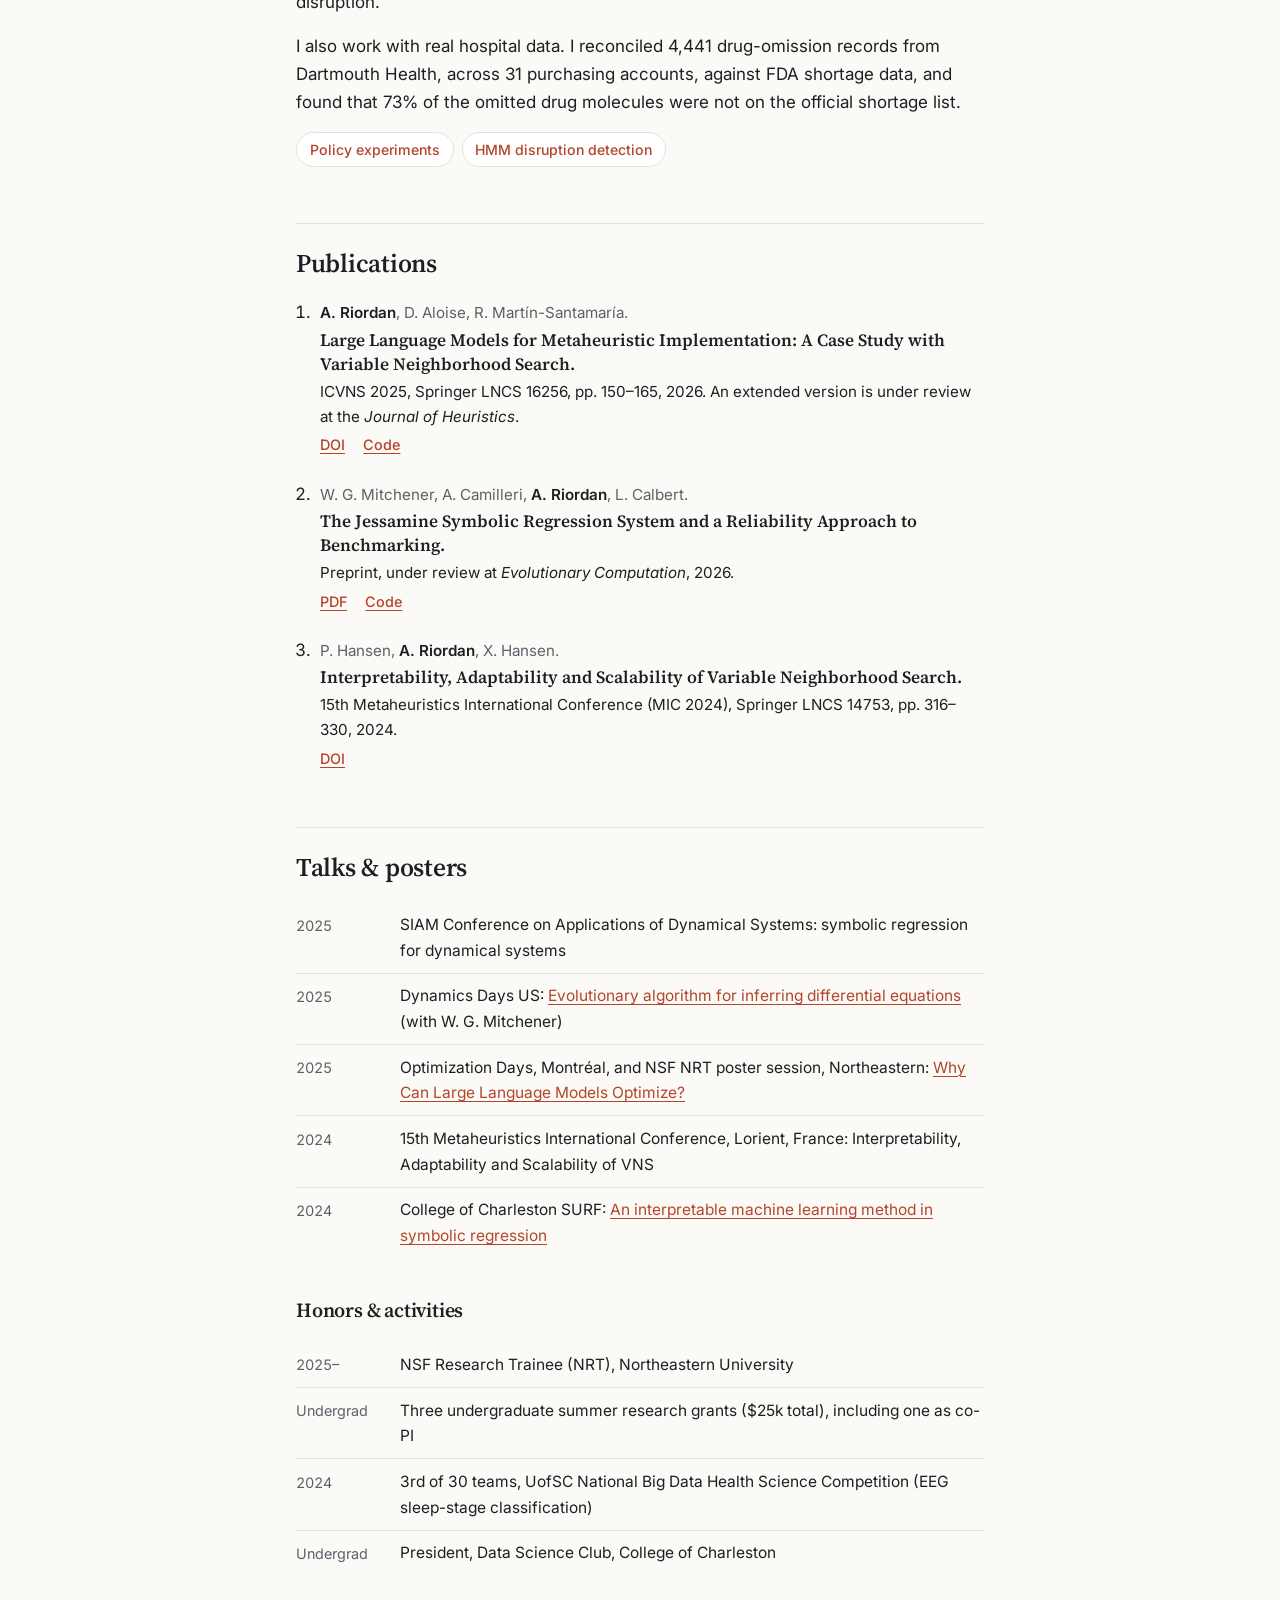
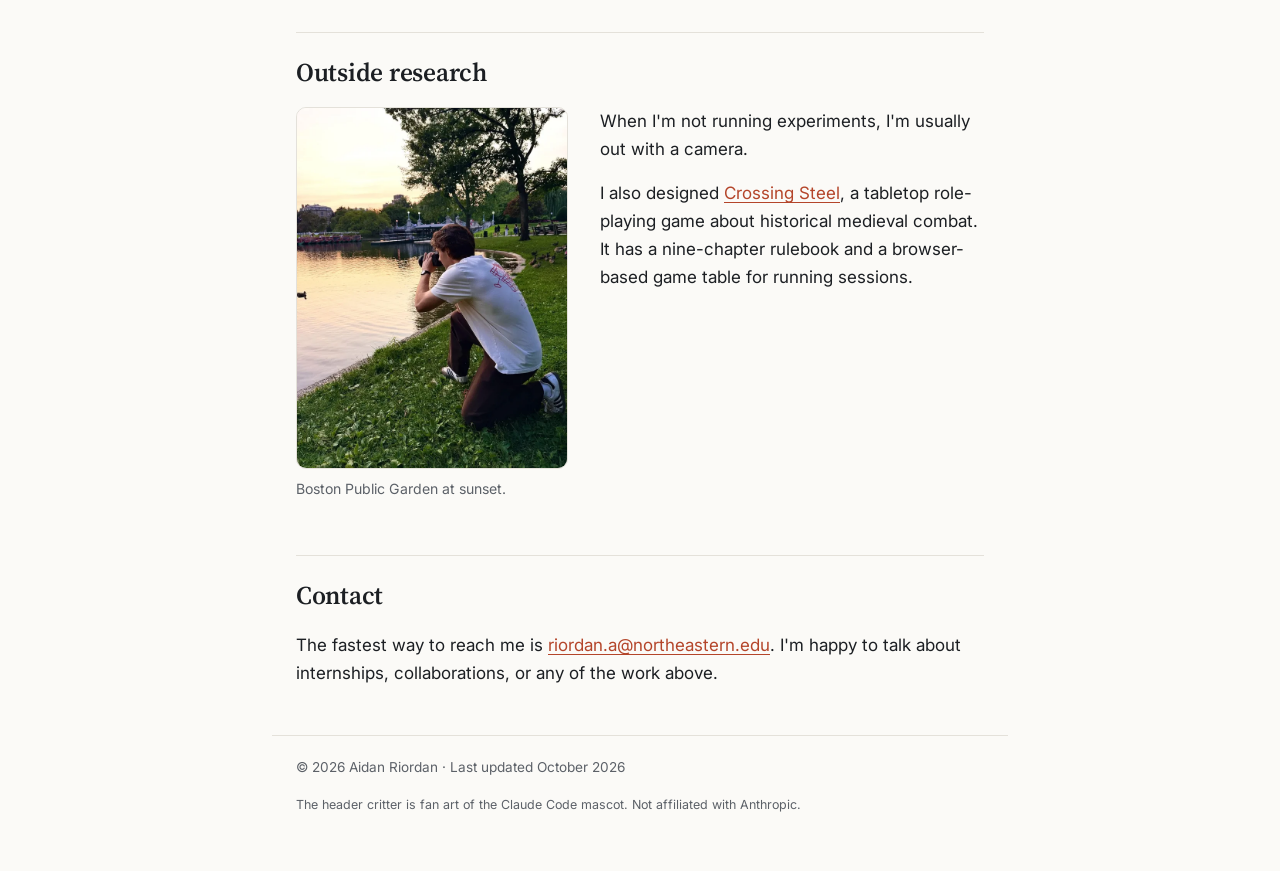
==== commit c4e13167: "Add "Outside research" section: photo and Crossing Steel Co-Authored-By: Claude Opus 5.5 <noreply@an" ====
--- a/index.html
+++ b/index.html
@@ -207,6 +207,23 @@
       </ul>
     </section>
 
+    <section class="wrap outside" id="outside">
+      <h2>Outside research</h2>
+      <div class="outside-grid">
+        <figure>
+          <img src="assets/img/outside-camera.webp" width="700" height="933" loading="lazy"
+               alt="Aidan kneeling on the grass by the pond in the Boston Public Garden at sunset, taking a photo with a camera.">
+          <figcaption>Boston Public Garden at sunset.</figcaption>
+        </figure>
+        <div>
+          <p>When I'm not running experiments, I'm usually out with a camera.</p>
+          <p>I also designed <a href="https://github.com/riordanaa/DNDX">Crossing Steel</a>, a tabletop role-playing
+            game about historical medieval combat. It has a nine-chapter rulebook and a browser-based game table for
+            running sessions.</p>
+        </div>
+      </div>
+    </section>
+
     <section class="wrap contact" id="contact">
       <h2>Contact</h2>
       <p>The fastest way to reach me is <a href="mailto:riordan.a@northeastern.edu">riordan.a@northeastern.edu</a>.
--- a/style.css
+++ b/style.css
@@ -159,6 +159,12 @@
 .timeline li:last-child { border-bottom: 0; }
 .yr { color: var(--muted); font-variant-numeric: tabular-nums; font-size: .9rem; padding-top: .1rem; }
 
+/* Outside research ------------------------------------------------------ */
+.outside-grid { display: grid; gap: 1.5rem; align-items: start; }
+@media (min-width: 40rem) { .outside-grid { grid-template-columns: 17rem 1fr; gap: 2rem; } }
+.outside figure { margin: 0; }
+.outside figure img { border-radius: 10px; }
+
 /* Footer ----------------------------------------------------------------- */
 .contact { margin-bottom: 3rem; }
 .footer { border-top: 1px solid var(--line); padding-top: 1.25rem; padding-bottom: 2.5rem; color: var(--muted); font-size: .85rem; }
